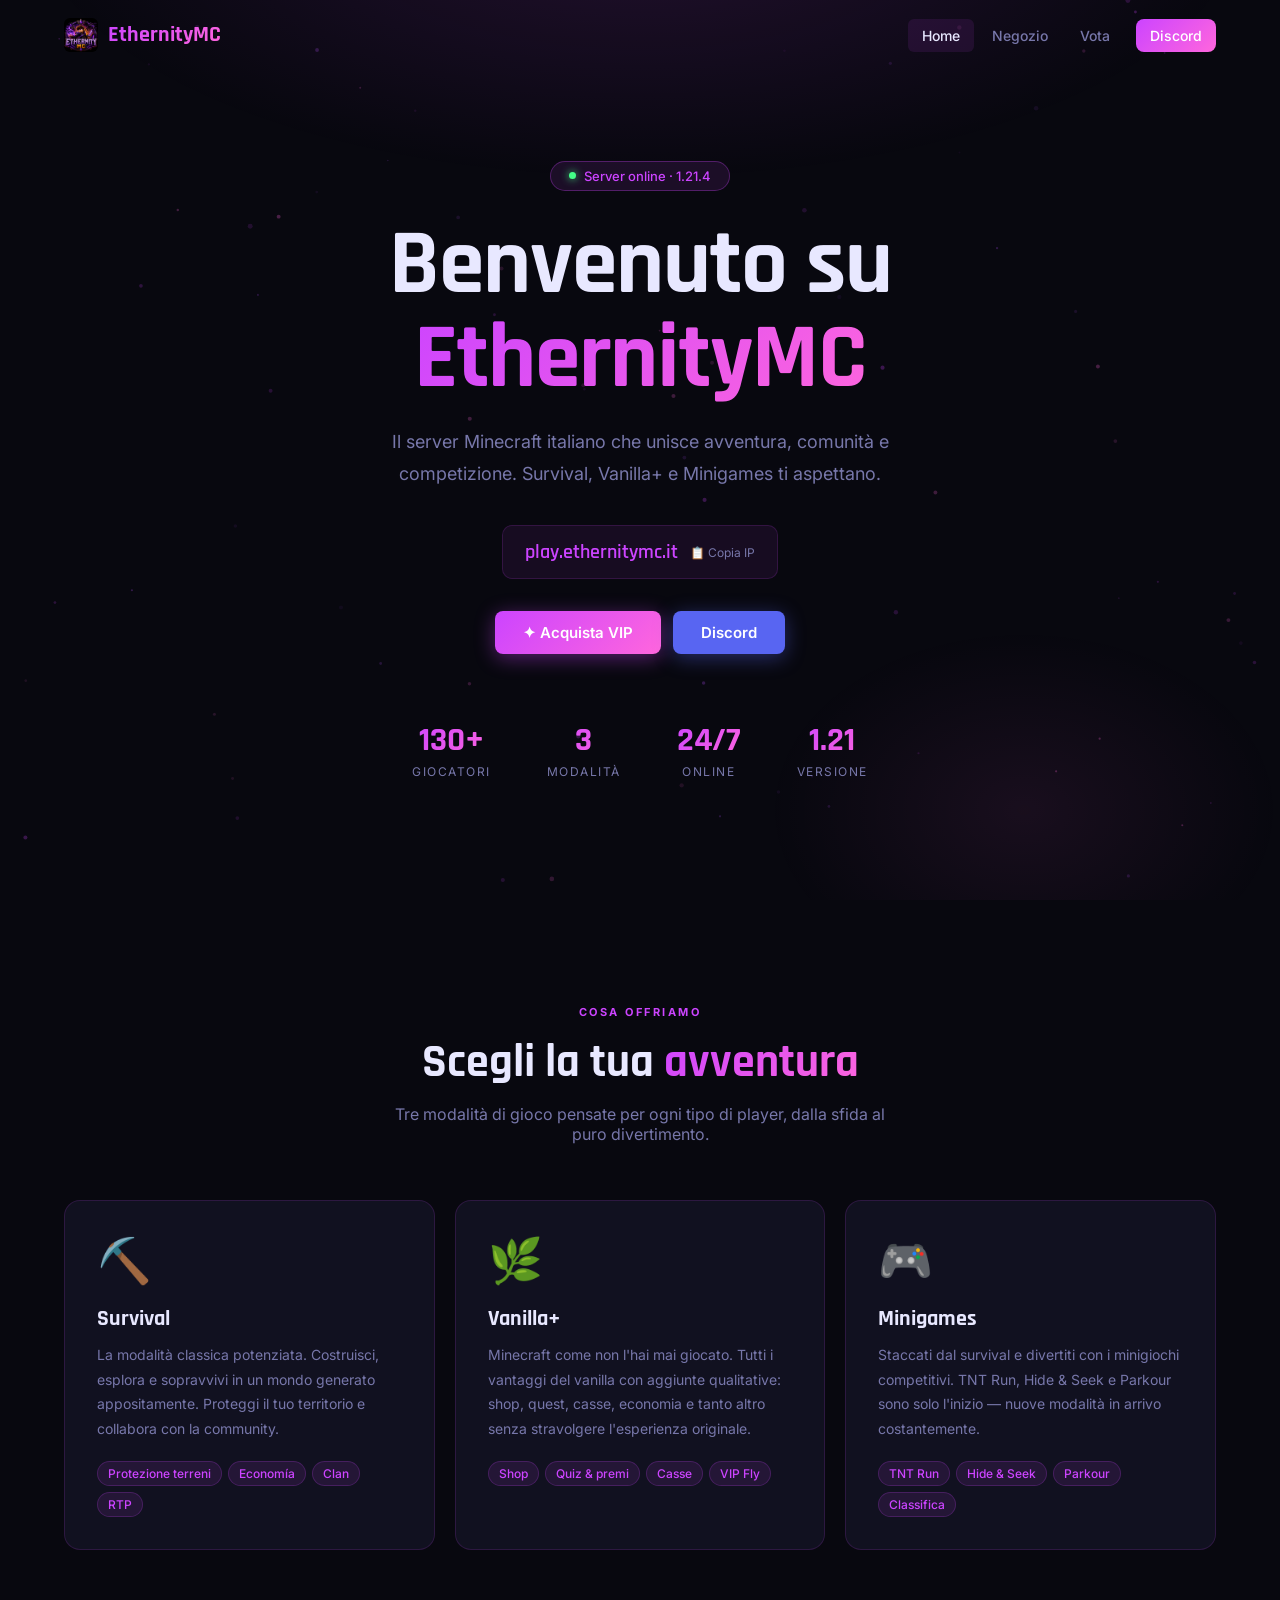
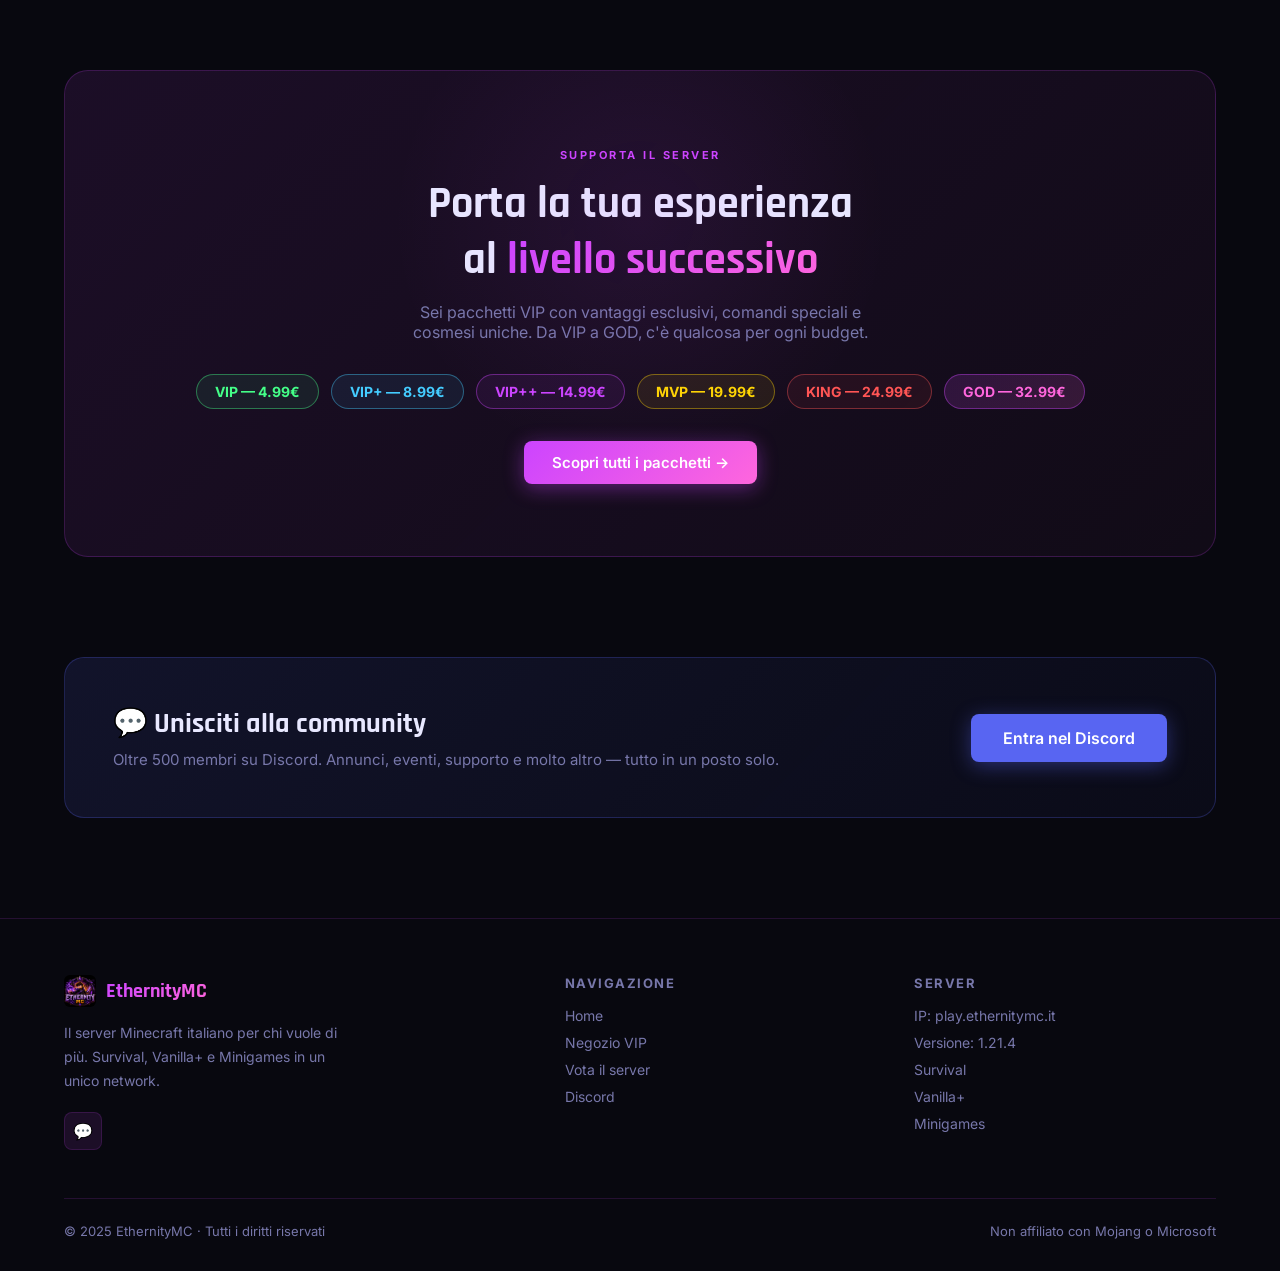
==== index.html @ defc2bf2 "sito EthernityMC iniziale" ====
<!DOCTYPE html>
<html lang="it">
<head>
  <meta charset="UTF-8" />
  <meta name="viewport" content="width=device-width, initial-scale=1.0" />
  <title>EthernityMC — Server Minecraft Italiano</title>
  <meta name="description" content="EthernityMC è il server Minecraft italiano con Survival, Vanilla+ e Minigames. Unisciti alla community!" />
  <link rel="icon" type="image/png" href="assets/img/logo.png" />
  <link rel="stylesheet" href="assets/css/style.css" />
</head>
<body>

<canvas id="particles"></canvas>

<!-- NAV -->
<nav id="navbar">
  <div class="nav-inner">
    <a href="index.html" class="nav-logo">
      <img src="assets/img/logo.png" alt="EthernityMC" />
      <span>EthernityMC</span>
    </a>
    <ul class="nav-links" id="navLinks">
      <li><a href="index.html" class="active">Home</a></li>
      <li><a href="negozio.html">Negozio</a></li>
      <li><a href="vota.html">Vota</a></li>
      <li><a href="https://discord.gg/ethernitymc" target="_blank" class="nav-cta">Discord</a></li>
    </ul>
    <button class="nav-menu-btn" id="menuBtn" aria-label="Menu">☰</button>
  </div>
</nav>

<!-- HERO -->
<section class="hero">
  <div class="hero-bg"></div>
  <div class="hero-content">
    <div class="hero-badge">
      <span class="pulse-dot"></span>
      Server online · 1.21.4
    </div>
    <h1>Benvenuto su<br><span class="gradient-text">EthernityMC</span></h1>
    <p>Il server Minecraft italiano che unisce avventura, comunità e competizione. Survival, Vanilla+ e Minigames ti aspettano.</p>
    <div class="hero-ip" id="copyIP" title="Clicca per copiare">
      <span>play.ethernitymc.it</span>
      <span class="copy-hint" id="copyHint">📋 Copia IP</span>
    </div>
    <div class="hero-buttons">
      <a href="negozio.html" class="btn btn-primary">✦ Acquista VIP</a>
      <a href="https://discord.gg/ethernitymc" target="_blank" class="btn btn-discord">Discord</a>
    </div>
    <div class="hero-stats">
      <div class="stat">
        <div class="stat-value" id="c-players">130+</div>
        <div class="stat-label">Giocatori</div>
      </div>
      <div class="stat">
        <div class="stat-value">3</div>
        <div class="stat-label">Modalità</div>
      </div>
      <div class="stat">
        <div class="stat-value">24/7</div>
        <div class="stat-label">Online</div>
      </div>
      <div class="stat">
        <div class="stat-value">1.21</div>
        <div class="stat-label">Versione</div>
      </div>
    </div>
  </div>
</section>

<!-- MODALITÀ -->
<section class="modes">
  <div class="container">
    <div class="section-header">
      <span class="section-tag">Cosa offriamo</span>
      <h2>Scegli la tua <span class="gradient-text">avventura</span></h2>
      <p>Tre modalità di gioco pensate per ogni tipo di player, dalla sfida al puro divertimento.</p>
    </div>
    <div class="modes-grid">

      <div class="mode-card">
        <div class="mode-icon">⛏️</div>
        <h3>Survival</h3>
        <p>La modalità classica potenziata. Costruisci, esplora e sopravvivi in un mondo generato appositamente. Proteggi il tuo territorio e collabora con la community.</p>
        <div class="mode-tags">
          <span class="tag">Protezione terreni</span>
          <span class="tag">Economía</span>
          <span class="tag">Clan</span>
          <span class="tag">RTP</span>
        </div>
      </div>

      <div class="mode-card">
        <div class="mode-icon">🌿</div>
        <h3>Vanilla+</h3>
        <p>Minecraft come non l'hai mai giocato. Tutti i vantaggi del vanilla con aggiunte qualitative: shop, quest, casse, economia e tanto altro senza stravolgere l'esperienza originale.</p>
        <div class="mode-tags">
          <span class="tag">Shop</span>
          <span class="tag">Quiz & premi</span>
          <span class="tag">Casse</span>
          <span class="tag">VIP Fly</span>
        </div>
      </div>

      <div class="mode-card">
        <div class="mode-icon">🎮</div>
        <h3>Minigames</h3>
        <p>Staccati dal survival e divertiti con i minigiochi competitivi. TNT Run, Hide & Seek e Parkour sono solo l'inizio — nuove modalità in arrivo costantemente.</p>
        <div class="mode-tags">
          <span class="tag">TNT Run</span>
          <span class="tag">Hide & Seek</span>
          <span class="tag">Parkour</span>
          <span class="tag">Classifica</span>
        </div>
      </div>

    </div>
  </div>
</section>

<!-- VIP TEASER -->
<section class="vip-teaser">
  <div class="container">
    <div class="vip-teaser-inner">
      <span class="section-tag">Supporta il server</span>
      <h2>Porta la tua esperienza<br>al <span class="gradient-text">livello successivo</span></h2>
      <p>Sei pacchetti VIP con vantaggi esclusivi, comandi speciali e cosmesi uniche. Da VIP a GOD, c'è qualcosa per ogni budget.</p>
      <div class="vip-preview">
        <span class="rank-pill" style="color:#44FF88;border-color:rgba(68,255,136,0.4);background:rgba(68,255,136,0.08)">VIP — 4.99€</span>
        <span class="rank-pill" style="color:#44CCFF;border-color:rgba(68,204,255,0.4);background:rgba(68,204,255,0.08)">VIP+ — 8.99€</span>
        <span class="rank-pill" style="color:#CC44FF;border-color:rgba(204,68,255,0.4);background:rgba(204,68,255,0.08)">VIP++ — 14.99€</span>
        <span class="rank-pill" style="color:#FFD700;border-color:rgba(255,215,0,0.4);background:rgba(255,215,0,0.08)">MVP — 19.99€</span>
        <span class="rank-pill" style="color:#FF5555;border-color:rgba(255,85,85,0.4);background:rgba(255,85,85,0.08)">KING — 24.99€</span>
        <span class="rank-pill" style="background:linear-gradient(135deg,rgba(204,68,255,0.15),rgba(255,102,221,0.15));border-color:rgba(204,68,255,0.4);color:#FF66DD">GOD — 32.99€</span>
      </div>
      <a href="negozio.html" class="btn btn-primary">Scopri tutti i pacchetti →</a>
    </div>
  </div>
</section>

<!-- DISCORD CTA -->
<section class="discord-cta">
  <div class="container">
    <div class="discord-inner">
      <div>
        <h2>💬 Unisciti alla community</h2>
        <p>Oltre 500 membri su Discord. Annunci, eventi, supporto e molto altro — tutto in un posto solo.</p>
      </div>
      <a href="https://discord.gg/ethernitymc" target="_blank" class="btn btn-discord" style="font-size:16px;padding:14px 32px;">
        Entra nel Discord
      </a>
    </div>
  </div>
</section>

<!-- FOOTER -->
<footer>
  <div class="container">
    <div class="footer-grid">
      <div>
        <a href="index.html" class="footer-logo">
          <img src="assets/img/logo.png" alt="EthernityMC" />
          <span>EthernityMC</span>
        </a>
        <p class="footer-desc">Il server Minecraft italiano per chi vuole di più. Survival, Vanilla+ e Minigames in un unico network.</p>
        <div class="footer-socials">
          <a href="https://discord.gg/ethernitymc" target="_blank" class="social-btn" title="Discord">💬</a>
        </div>
      </div>
      <div class="footer-col">
        <h4>Navigazione</h4>
        <a href="index.html">Home</a>
        <a href="negozio.html">Negozio VIP</a>
        <a href="vota.html">Vota il server</a>
        <a href="https://discord.gg/ethernitymc" target="_blank">Discord</a>
      </div>
      <div class="footer-col">
        <h4>Server</h4>
        <a href="#">IP: play.ethernitymc.it</a>
        <a href="#">Versione: 1.21.4</a>
        <a href="#">Survival</a>
        <a href="#">Vanilla+</a>
        <a href="#">Minigames</a>
      </div>
    </div>
    <div class="footer-bottom">
      <p>© 2025 EthernityMC · Tutti i diritti riservati</p>
      <p>Non affiliato con Mojang o Microsoft</p>
    </div>
  </div>
</footer>

<script src="assets/js/main.js"></script>
</body>
</html>
---- assets/css/style.css ----
@import url('https://fonts.googleapis.com/css2?family=Inter:wght@300;400;500;600;700;800&family=Rajdhani:wght@500;600;700&display=swap');

:root {
  --purple: #CC44FF;
  --pink: #FF66DD;
  --dark: #08080F;
  --dark2: #0D0D1A;
  --card: #111120;
  --border: rgba(204, 68, 255, 0.15);
  --text: #E8E8FF;
  --muted: #7777AA;
  --gradient: linear-gradient(135deg, #CC44FF 0%, #FF66DD 100%);
  --glow: 0 0 40px rgba(204, 68, 255, 0.3);
}

* { margin: 0; padding: 0; box-sizing: border-box; }
html { scroll-behavior: smooth; }

body {
  background: var(--dark);
  color: var(--text);
  font-family: 'Inter', sans-serif;
  overflow-x: hidden;
}

::-webkit-scrollbar { width: 5px; }
::-webkit-scrollbar-track { background: var(--dark); }
::-webkit-scrollbar-thumb { background: var(--purple); border-radius: 3px; }

/* ── UTILITY ── */
.gradient-text {
  background: var(--gradient);
  -webkit-background-clip: text;
  -webkit-text-fill-color: transparent;
  background-clip: text;
}

.container { max-width: 1200px; margin: 0 auto; padding: 0 24px; }

.btn {
  display: inline-flex;
  align-items: center;
  gap: 8px;
  padding: 12px 28px;
  border-radius: 8px;
  font-weight: 600;
  font-size: 15px;
  text-decoration: none;
  transition: all 0.3s ease;
  cursor: pointer;
  border: none;
  font-family: 'Inter', sans-serif;
}

.btn-primary {
  background: var(--gradient);
  color: #fff;
  box-shadow: 0 4px 20px rgba(204,68,255,0.4);
}
.btn-primary:hover { transform: translateY(-2px); box-shadow: 0 8px 30px rgba(204,68,255,0.6); }

.btn-outline {
  background: transparent;
  color: var(--purple);
  border: 1.5px solid var(--purple);
}
.btn-outline:hover { background: rgba(204,68,255,0.1); transform: translateY(-2px); }

.btn-discord {
  background: #5865F2;
  color: #fff;
  box-shadow: 0 4px 20px rgba(88,101,242,0.4);
}
.btn-discord:hover { background: #4752c4; transform: translateY(-2px); }

/* ── CANVAS ── */
#particles {
  position: fixed;
  inset: 0;
  pointer-events: none;
  z-index: 0;
  opacity: 0.35;
}

/* ── NAV ── */
nav {
  position: fixed;
  top: 0; left: 0; right: 0;
  z-index: 100;
  padding: 18px 0;
  transition: all 0.3s ease;
}
nav.scrolled {
  background: rgba(8,8,15,0.92);
  backdrop-filter: blur(20px);
  border-bottom: 1px solid var(--border);
  padding: 12px 0;
}
.nav-inner {
  max-width: 1200px;
  margin: 0 auto;
  padding: 0 24px;
  display: flex;
  align-items: center;
  justify-content: space-between;
}
.nav-logo {
  display: flex;
  align-items: center;
  gap: 10px;
  text-decoration: none;
}
.nav-logo img { height: 34px; width: 34px; object-fit: contain; border-radius: 6px; }
.nav-logo span {
  font-family: 'Rajdhani', sans-serif;
  font-size: 22px;
  font-weight: 700;
  background: var(--gradient);
  -webkit-background-clip: text;
  -webkit-text-fill-color: transparent;
  background-clip: text;
}
.nav-links {
  display: flex;
  align-items: center;
  gap: 4px;
  list-style: none;
}
.nav-links a {
  color: var(--muted);
  text-decoration: none;
  font-size: 14px;
  font-weight: 500;
  padding: 8px 14px;
  border-radius: 6px;
  transition: all 0.2s;
}
.nav-links a:hover, .nav-links a.active { color: var(--text); background: rgba(204,68,255,0.1); }
.nav-links .nav-cta { background: var(--gradient); color: #fff !important; margin-left: 8px; border-radius: 8px; }
.nav-links .nav-cta:hover { opacity: 0.9; }

.nav-menu-btn { display: none; background: none; border: none; color: var(--text); cursor: pointer; font-size: 22px; }

/* ── HERO ── */
.hero {
  min-height: 100vh;
  display: flex;
  align-items: center;
  justify-content: center;
  text-align: center;
  padding: 120px 24px 80px;
  position: relative;
}
.hero-bg {
  position: absolute;
  inset: 0;
  background:
    radial-gradient(ellipse 80% 50% at 50% -10%, rgba(204,68,255,0.14) 0%, transparent 60%),
    radial-gradient(ellipse 40% 40% at 80% 90%, rgba(255,102,221,0.07) 0%, transparent 50%);
  pointer-events: none;
}
.hero-content { position: relative; z-index: 1; max-width: 820px; }

.hero-badge {
  display: inline-flex;
  align-items: center;
  gap: 8px;
  background: rgba(204,68,255,0.1);
  border: 1px solid rgba(204,68,255,0.3);
  border-radius: 100px;
  padding: 6px 18px;
  font-size: 13px;
  color: var(--purple);
  font-weight: 500;
  margin-bottom: 28px;
}
.pulse-dot {
  width: 7px; height: 7px;
  background: #44FF88;
  border-radius: 50%;
  box-shadow: 0 0 8px #44FF88;
  animation: pulse 2s infinite;
}
@keyframes pulse { 0%,100%{opacity:1} 50%{opacity:0.3} }

.hero h1 {
  font-family: 'Rajdhani', sans-serif;
  font-size: clamp(52px, 9vw, 92px);
  font-weight: 700;
  line-height: 1.02;
  letter-spacing: -1px;
  margin-bottom: 20px;
}
.hero p {
  font-size: clamp(16px, 2vw, 18px);
  color: var(--muted);
  max-width: 540px;
  margin: 0 auto 36px;
  line-height: 1.75;
}
.hero-ip {
  display: inline-flex;
  align-items: center;
  gap: 12px;
  background: rgba(204,68,255,0.08);
  border: 1px solid var(--border);
  border-radius: 10px;
  padding: 13px 22px;
  font-family: 'Rajdhani', sans-serif;
  font-size: 20px;
  font-weight: 600;
  color: var(--purple);
  cursor: pointer;
  margin-bottom: 32px;
  transition: all 0.2s;
  user-select: none;
}
.hero-ip:hover { background: rgba(204,68,255,0.15); border-color: rgba(204,68,255,0.4); }
.copy-hint { font-size: 12px; color: var(--muted); font-family: 'Inter', sans-serif; font-weight: 400; }
.hero-buttons { display: flex; gap: 12px; justify-content: center; flex-wrap: wrap; margin-bottom: 64px; }

.hero-stats { display: flex; gap: 56px; justify-content: center; flex-wrap: wrap; }
.stat { text-align: center; }
.stat-value {
  font-family: 'Rajdhani', sans-serif;
  font-size: 34px;
  font-weight: 700;
  background: var(--gradient);
  -webkit-background-clip: text;
  -webkit-text-fill-color: transparent;
  background-clip: text;
}
.stat-label { font-size: 12px; color: var(--muted); text-transform: uppercase; letter-spacing: 1.5px; margin-top: 2px; }

/* ── SECTION HEADER ── */
.section-header { text-align: center; margin-bottom: 56px; }
.section-tag {
  display: inline-block;
  font-size: 11px;
  font-weight: 700;
  text-transform: uppercase;
  letter-spacing: 2.5px;
  color: var(--purple);
  margin-bottom: 14px;
}
.section-header h2 {
  font-family: 'Rajdhani', sans-serif;
  font-size: clamp(30px, 4vw, 46px);
  font-weight: 700;
  margin-bottom: 12px;
}
.section-header p { color: var(--muted); font-size: 16px; max-width: 500px; margin: 0 auto; }

/* ── MODES ── */
.modes { padding: 100px 0; }
.modes-grid { display: grid; grid-template-columns: repeat(auto-fit, minmax(300px,1fr)); gap: 20px; }
.mode-card {
  background: var(--card);
  border: 1px solid var(--border);
  border-radius: 16px;
  padding: 32px;
  transition: all 0.3s;
  position: relative;
  overflow: hidden;
}
.mode-card::after {
  content: '';
  position: absolute;
  top: 0; left: 0; right: 0;
  height: 2px;
  background: var(--gradient);
  opacity: 0;
  transition: opacity 0.3s;
}
.mode-card:hover { transform: translateY(-5px); border-color: rgba(204,68,255,0.4); box-shadow: 0 20px 60px rgba(0,0,0,0.4), 0 0 40px rgba(204,68,255,0.08); }
.mode-card:hover::after { opacity: 1; }
.mode-icon { font-size: 44px; margin-bottom: 18px; }
.mode-card h3 { font-family: 'Rajdhani', sans-serif; font-size: 22px; font-weight: 700; margin-bottom: 10px; }
.mode-card p { color: var(--muted); font-size: 14px; line-height: 1.75; margin-bottom: 20px; }
.mode-tags { display: flex; flex-wrap: wrap; gap: 6px; }
.tag {
  background: rgba(204,68,255,0.1);
  border: 1px solid rgba(204,68,255,0.2);
  color: var(--purple);
  font-size: 12px;
  font-weight: 500;
  padding: 4px 10px;
  border-radius: 100px;
}

/* ── VIP TEASER ── */
.vip-teaser { padding: 20px 0 100px; }
.vip-teaser-inner {
  background: linear-gradient(135deg, rgba(204,68,255,0.1), rgba(255,102,221,0.04));
  border: 1px solid rgba(204,68,255,0.2);
  border-radius: 24px;
  padding: 72px 48px;
  text-align: center;
  position: relative;
  overflow: hidden;
}
.vip-teaser-inner::before {
  content: '';
  position: absolute;
  top: -100px; left: 50%;
  transform: translateX(-50%);
  width: 500px; height: 500px;
  background: radial-gradient(circle, rgba(204,68,255,0.08), transparent 70%);
  pointer-events: none;
}
.vip-teaser h2 { font-family: 'Rajdhani', sans-serif; font-size: clamp(28px,4vw,44px); font-weight: 700; margin-bottom: 14px; }
.vip-teaser p { color: var(--muted); font-size: 16px; max-width: 480px; margin: 0 auto 32px; }
.vip-preview { display: flex; gap: 12px; justify-content: center; flex-wrap: wrap; margin-bottom: 32px; }
.rank-pill {
  padding: 8px 18px;
  border-radius: 100px;
  font-weight: 700;
  font-size: 14px;
  border: 1px solid;
}

/* ── DISCORD CTA ── */
.discord-cta { padding: 0 0 100px; }
.discord-inner {
  background: linear-gradient(135deg, rgba(88,101,242,0.12), rgba(88,101,242,0.04));
  border: 1px solid rgba(88,101,242,0.25);
  border-radius: 20px;
  padding: 48px;
  display: flex;
  align-items: center;
  justify-content: space-between;
  gap: 32px;
  flex-wrap: wrap;
}
.discord-inner h2 { font-family: 'Rajdhani', sans-serif; font-size: 28px; font-weight: 700; margin-bottom: 8px; }
.discord-inner p { color: var(--muted); font-size: 15px; }

/* ── FOOTER ── */
footer {
  border-top: 1px solid var(--border);
  padding: 56px 0 32px;
  position: relative;
  z-index: 1;
}
.footer-grid {
  display: grid;
  grid-template-columns: 1.5fr 1fr 1fr;
  gap: 48px;
  margin-bottom: 48px;
}
.footer-logo { display: flex; align-items: center; gap: 10px; text-decoration: none; margin-bottom: 14px; }
.footer-logo img { height: 32px; width: 32px; object-fit: contain; border-radius: 6px; }
.footer-logo span {
  font-family: 'Rajdhani', sans-serif;
  font-size: 20px;
  font-weight: 700;
  background: var(--gradient);
  -webkit-background-clip: text;
  -webkit-text-fill-color: transparent;
  background-clip: text;
}
.footer-desc { color: var(--muted); font-size: 14px; line-height: 1.7; margin-bottom: 20px; max-width: 280px; }
.footer-socials { display: flex; gap: 10px; }
.social-btn {
  width: 38px; height: 38px;
  background: rgba(204,68,255,0.1);
  border: 1px solid var(--border);
  border-radius: 8px;
  display: flex;
  align-items: center;
  justify-content: center;
  text-decoration: none;
  font-size: 16px;
  transition: all 0.2s;
}
.social-btn:hover { background: rgba(204,68,255,0.2); border-color: rgba(204,68,255,0.4); transform: translateY(-2px); }
.footer-col h4 { font-size: 13px; font-weight: 700; text-transform: uppercase; letter-spacing: 1.5px; color: var(--muted); margin-bottom: 16px; }
.footer-col a { display: block; color: var(--muted); text-decoration: none; font-size: 14px; margin-bottom: 10px; transition: color 0.2s; }
.footer-col a:hover { color: var(--purple); }
.footer-bottom {
  border-top: 1px solid var(--border);
  padding-top: 24px;
  display: flex;
  align-items: center;
  justify-content: space-between;
  flex-wrap: wrap;
  gap: 12px;
}
.footer-bottom p { color: var(--muted); font-size: 13px; }

/* ── PAGE HERO ── */
.page-hero {
  padding: 140px 0 72px;
  text-align: center;
  position: relative;
}
.page-hero::before {
  content: '';
  position: absolute;
  inset: 0;
  background: radial-gradient(ellipse 70% 60% at 50% 0%, rgba(204,68,255,0.1) 0%, transparent 60%);
  pointer-events: none;
}
.page-hero h1 {
  position: relative;
  font-family: 'Rajdhani', sans-serif;
  font-size: clamp(36px,5vw,58px);
  font-weight: 700;
  margin-bottom: 14px;
}
.page-hero p { position: relative; color: var(--muted); font-size: 17px; max-width: 520px; margin: 0 auto; line-height: 1.7; }

/* ── SHOP ── */
.shop-section { padding: 0 0 100px; }
.shop-grid { display: grid; grid-template-columns: repeat(auto-fill, minmax(320px,1fr)); gap: 20px; margin-bottom: 48px; }

.vip-card {
  background: var(--card);
  border: 1px solid var(--border);
  border-radius: 16px;
  padding: 28px;
  display: flex;
  flex-direction: column;
  transition: all 0.3s;
  position: relative;
  overflow: hidden;
}
.vip-card.featured { border-color: rgba(204,68,255,0.45); box-shadow: 0 0 40px rgba(204,68,255,0.12); }
.vip-card:hover { transform: translateY(-5px); border-color: rgba(204,68,255,0.5); box-shadow: 0 24px 64px rgba(0,0,0,0.4), 0 0 40px rgba(204,68,255,0.1); }

.featured-badge {
  position: absolute;
  top: 0; left: 50%;
  transform: translateX(-50%);
  background: var(--gradient);
  color: #fff;
  font-size: 11px;
  font-weight: 700;
  padding: 4px 16px;
  border-radius: 0 0 10px 10px;
  text-transform: uppercase;
  letter-spacing: 0.5px;
}

.vip-header { margin-bottom: 20px; margin-top: 8px; }
.vip-rank { font-family: 'Rajdhani', sans-serif; font-size: 26px; font-weight: 700; margin-bottom: 2px; }
.vip-sub { font-size: 13px; color: var(--muted); }
.vip-price { display: flex; align-items: baseline; gap: 4px; margin: 16px 0; }
.vip-price .amount { font-size: 38px; font-weight: 800; }
.vip-price .period { font-size: 14px; color: var(--muted); }

.vip-features { list-style: none; flex: 1; margin-bottom: 24px; }
.vip-features li {
  display: flex;
  align-items: flex-start;
  gap: 10px;
  padding: 8px 0;
  font-size: 14px;
  color: var(--muted);
  border-bottom: 1px solid rgba(255,255,255,0.04);
}
.vip-features li:last-child { border-bottom: none; }
.vip-features li .check { flex-shrink: 0; margin-top: 1px; }

.vip-buy { width: 100%; justify-content: center; padding: 13px; margin-top: auto; }

.payment-box {
  background: var(--card);
  border: 1px solid var(--border);
  border-radius: 14px;
  padding: 28px 32px;
  text-align: center;
  margin-bottom: 20px;
}
.payment-box h3 { font-family: 'Rajdhani', sans-serif; font-size: 20px; margin-bottom: 8px; }
.payment-box p { color: var(--muted); font-size: 14px; margin-bottom: 20px; line-height: 1.6; }
.payment-methods { display: flex; gap: 10px; justify-content: center; flex-wrap: wrap; }
.pay-tag {
  display: flex;
  align-items: center;
  gap: 7px;
  background: rgba(255,255,255,0.05);
  border: 1px solid rgba(255,255,255,0.1);
  border-radius: 8px;
  padding: 9px 16px;
  font-size: 13px;
  font-weight: 500;
}
.pay-tag.auto { border-color: rgba(68,255,136,0.3); color: #44FF88; background: rgba(68,255,136,0.06); }

/* ── VOTE ── */
.vote-section { padding: 0 0 100px; }
.vote-reward {
  display: inline-flex;
  align-items: center;
  gap: 8px;
  background: rgba(204,68,255,0.1);
  border: 1px solid rgba(204,68,255,0.3);
  border-radius: 100px;
  padding: 8px 20px;
  font-size: 14px;
  color: var(--purple);
  font-weight: 600;
  margin-top: 20px;
}
.vote-grid { display: grid; grid-template-columns: repeat(auto-fill, minmax(250px,1fr)); gap: 16px; margin-bottom: 40px; }
.vote-card {
  background: var(--card);
  border: 1px solid var(--border);
  border-radius: 14px;
  padding: 28px 24px;
  text-align: center;
  text-decoration: none;
  color: var(--text);
  transition: all 0.3s;
  display: flex;
  flex-direction: column;
  align-items: center;
  gap: 10px;
}
.vote-card:hover { transform: translateY(-4px); border-color: rgba(204,68,255,0.4); box-shadow: 0 16px 40px rgba(0,0,0,0.3); }
.vote-num {
  width: 42px; height: 42px;
  background: rgba(204,68,255,0.1);
  border: 1px solid rgba(204,68,255,0.25);
  border-radius: 10px;
  display: flex;
  align-items: center;
  justify-content: center;
  font-weight: 700;
  font-size: 17px;
  color: var(--purple);
}
.vote-site { font-weight: 600; font-size: 15px; }
.vote-cta { font-size: 13px; color: var(--muted); }
.vote-note {
  background: rgba(204,68,255,0.06);
  border: 1px solid var(--border);
  border-radius: 12px;
  padding: 20px 24px;
  text-align: center;
  color: var(--muted);
  font-size: 14px;
  line-height: 1.7;
}

/* ── MOBILE ── */
@media (max-width: 900px) {
  .footer-grid { grid-template-columns: 1fr 1fr; }
}
@media (max-width: 640px) {
  .nav-links { display: none; }
  .nav-links.open {
    display: flex;
    flex-direction: column;
    position: fixed;
    top: 62px; left: 0; right: 0;
    background: rgba(8,8,15,0.98);
    padding: 16px;
    border-bottom: 1px solid var(--border);
    backdrop-filter: blur(20px);
    z-index: 99;
  }
  .nav-menu-btn { display: block; }
  .hero-stats { gap: 28px; }
  .discord-inner { flex-direction: column; text-align: center; }
  .footer-grid { grid-template-columns: 1fr; }
  .shop-grid, .modes-grid { grid-template-columns: 1fr; }
  .vip-teaser-inner { padding: 48px 24px; }
}
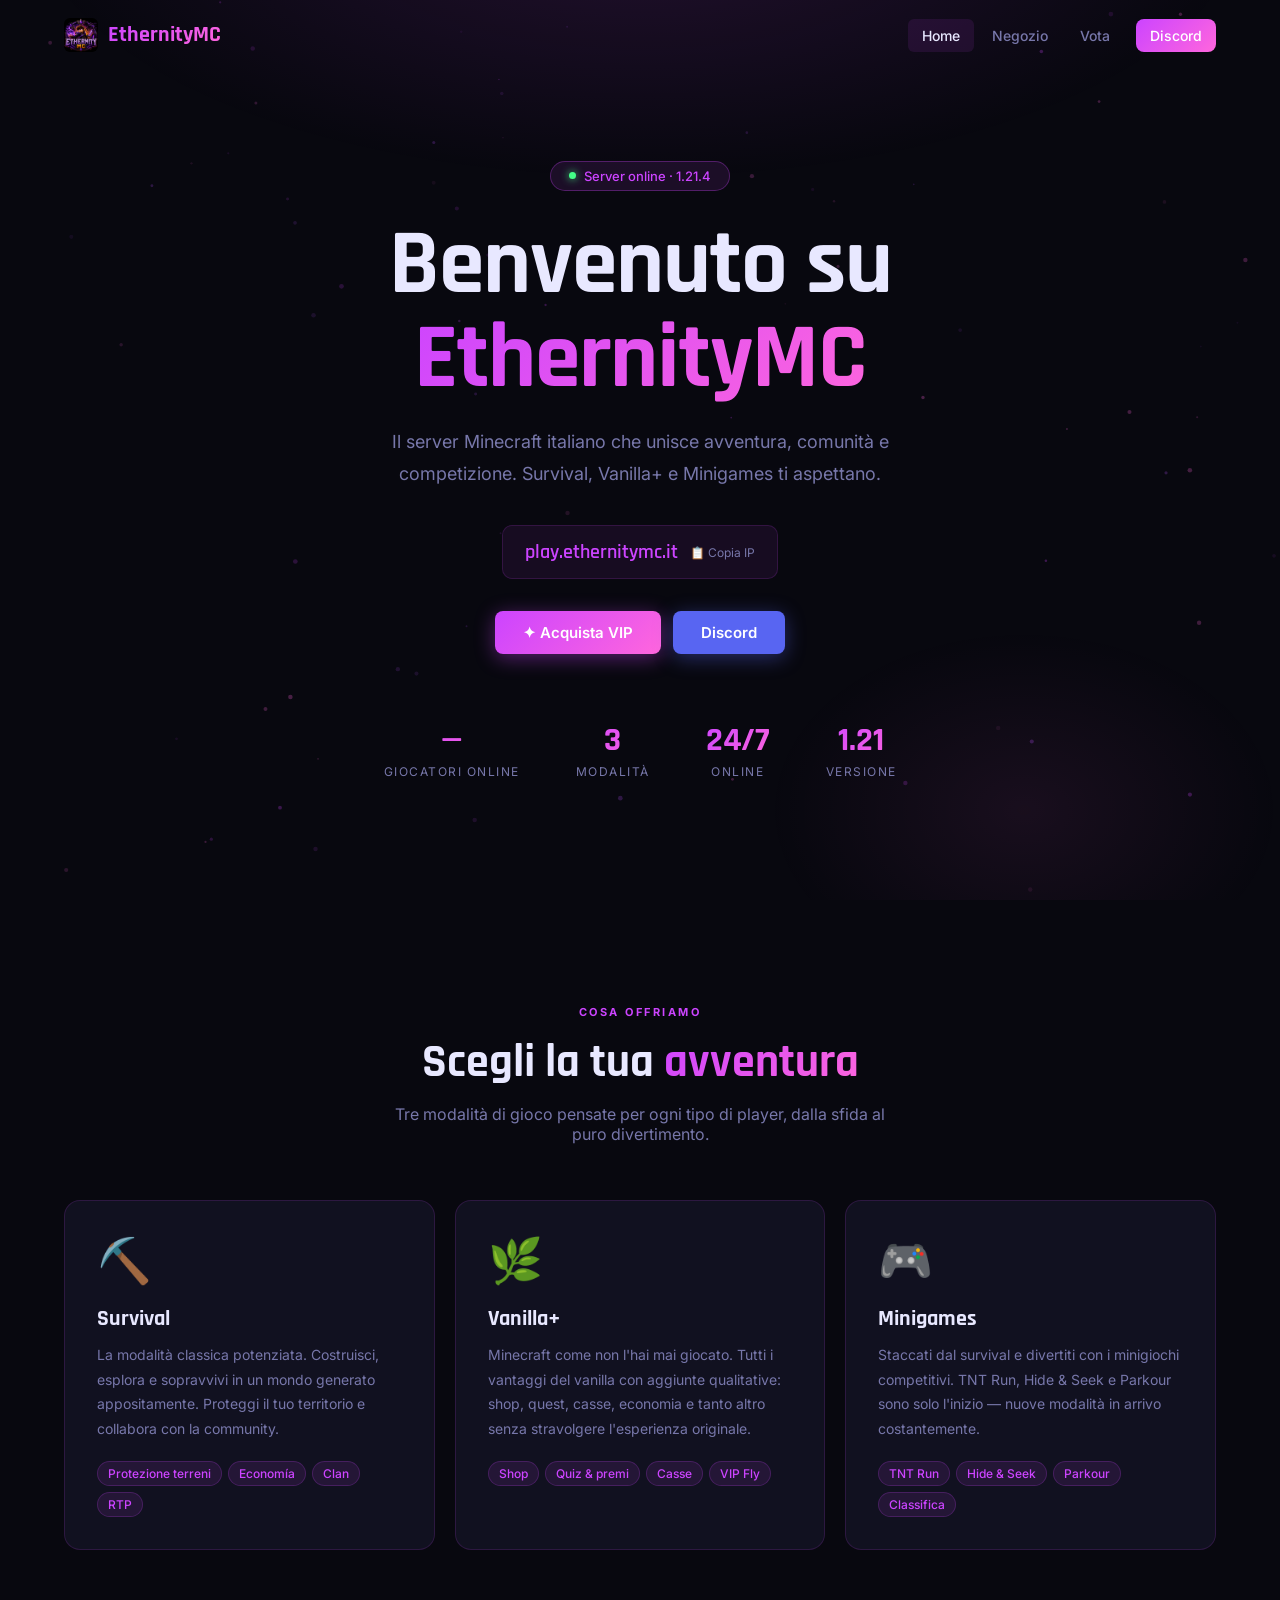
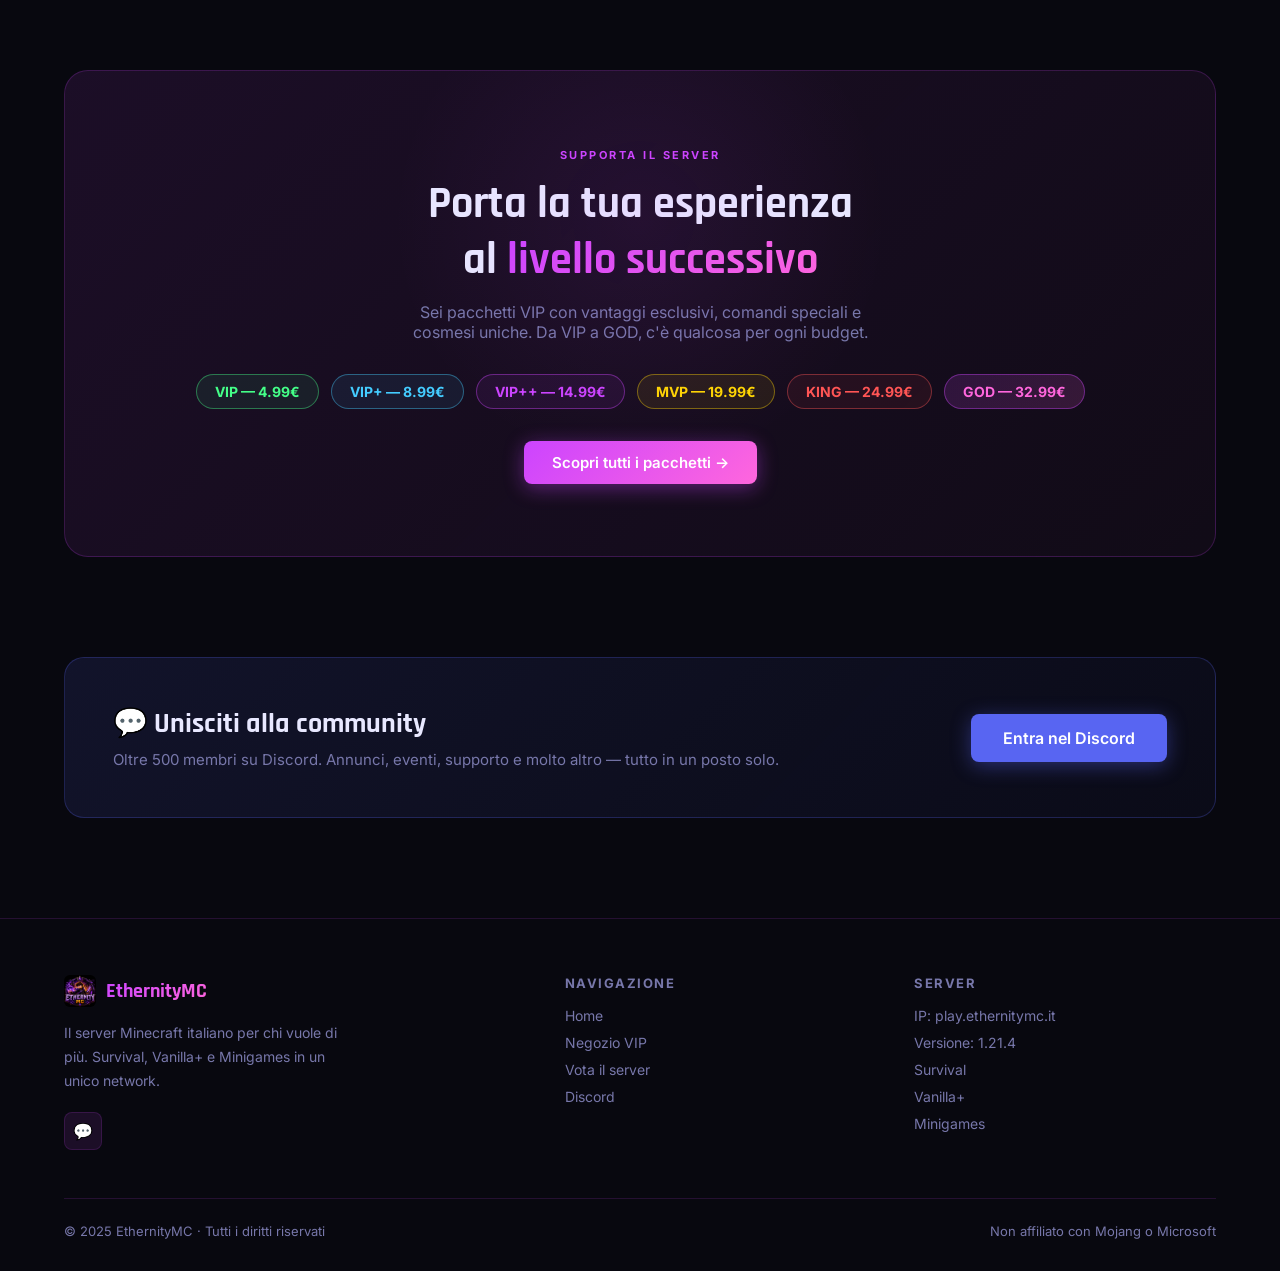
==== commit 86ed9a0a: "player count live da API" ====
--- a/index.html
+++ b/index.html
@@ -49,8 +49,8 @@
     </div>
     <div class="hero-stats">
       <div class="stat">
-        <div class="stat-value" id="c-players">130+</div>
-        <div class="stat-label">Giocatori</div>
+        <div class="stat-value" id="c-players">...</div>
+        <div class="stat-label">Giocatori online</div>
       </div>
       <div class="stat">
         <div class="stat-value">3</div>
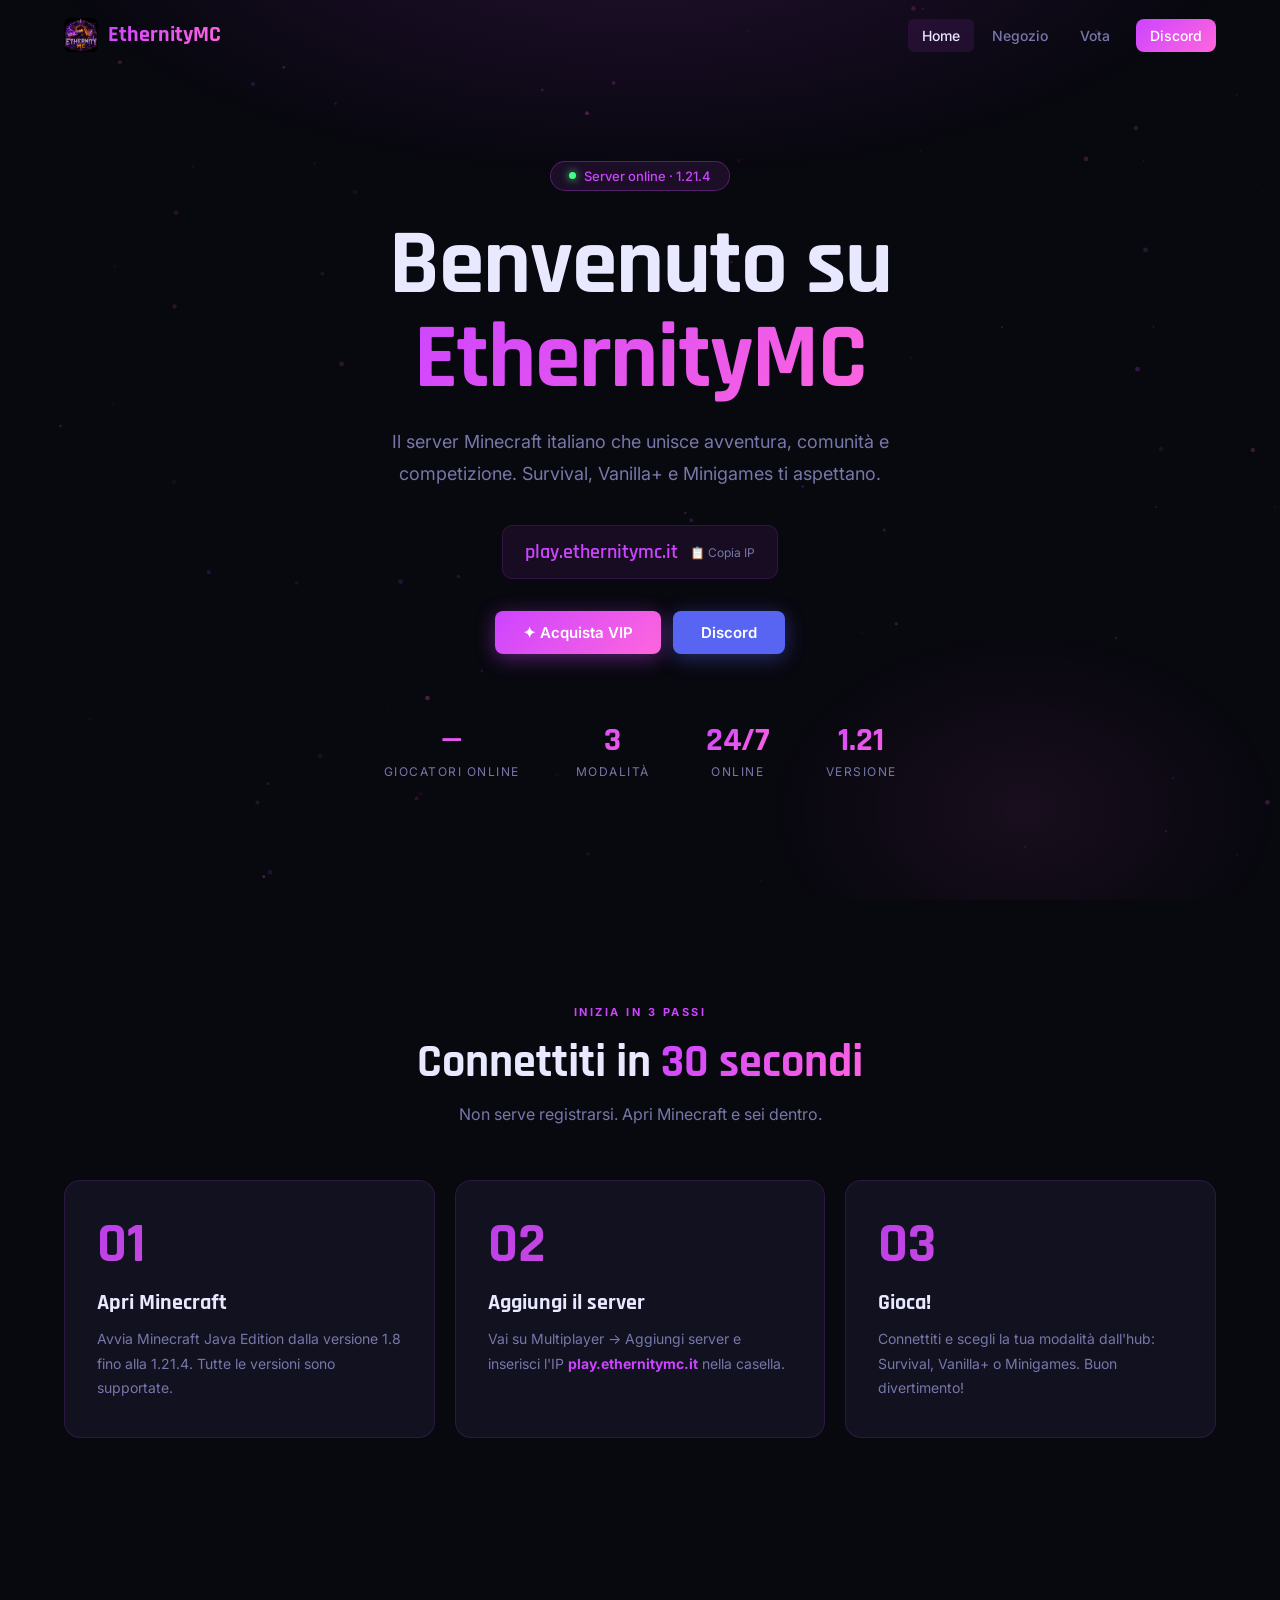
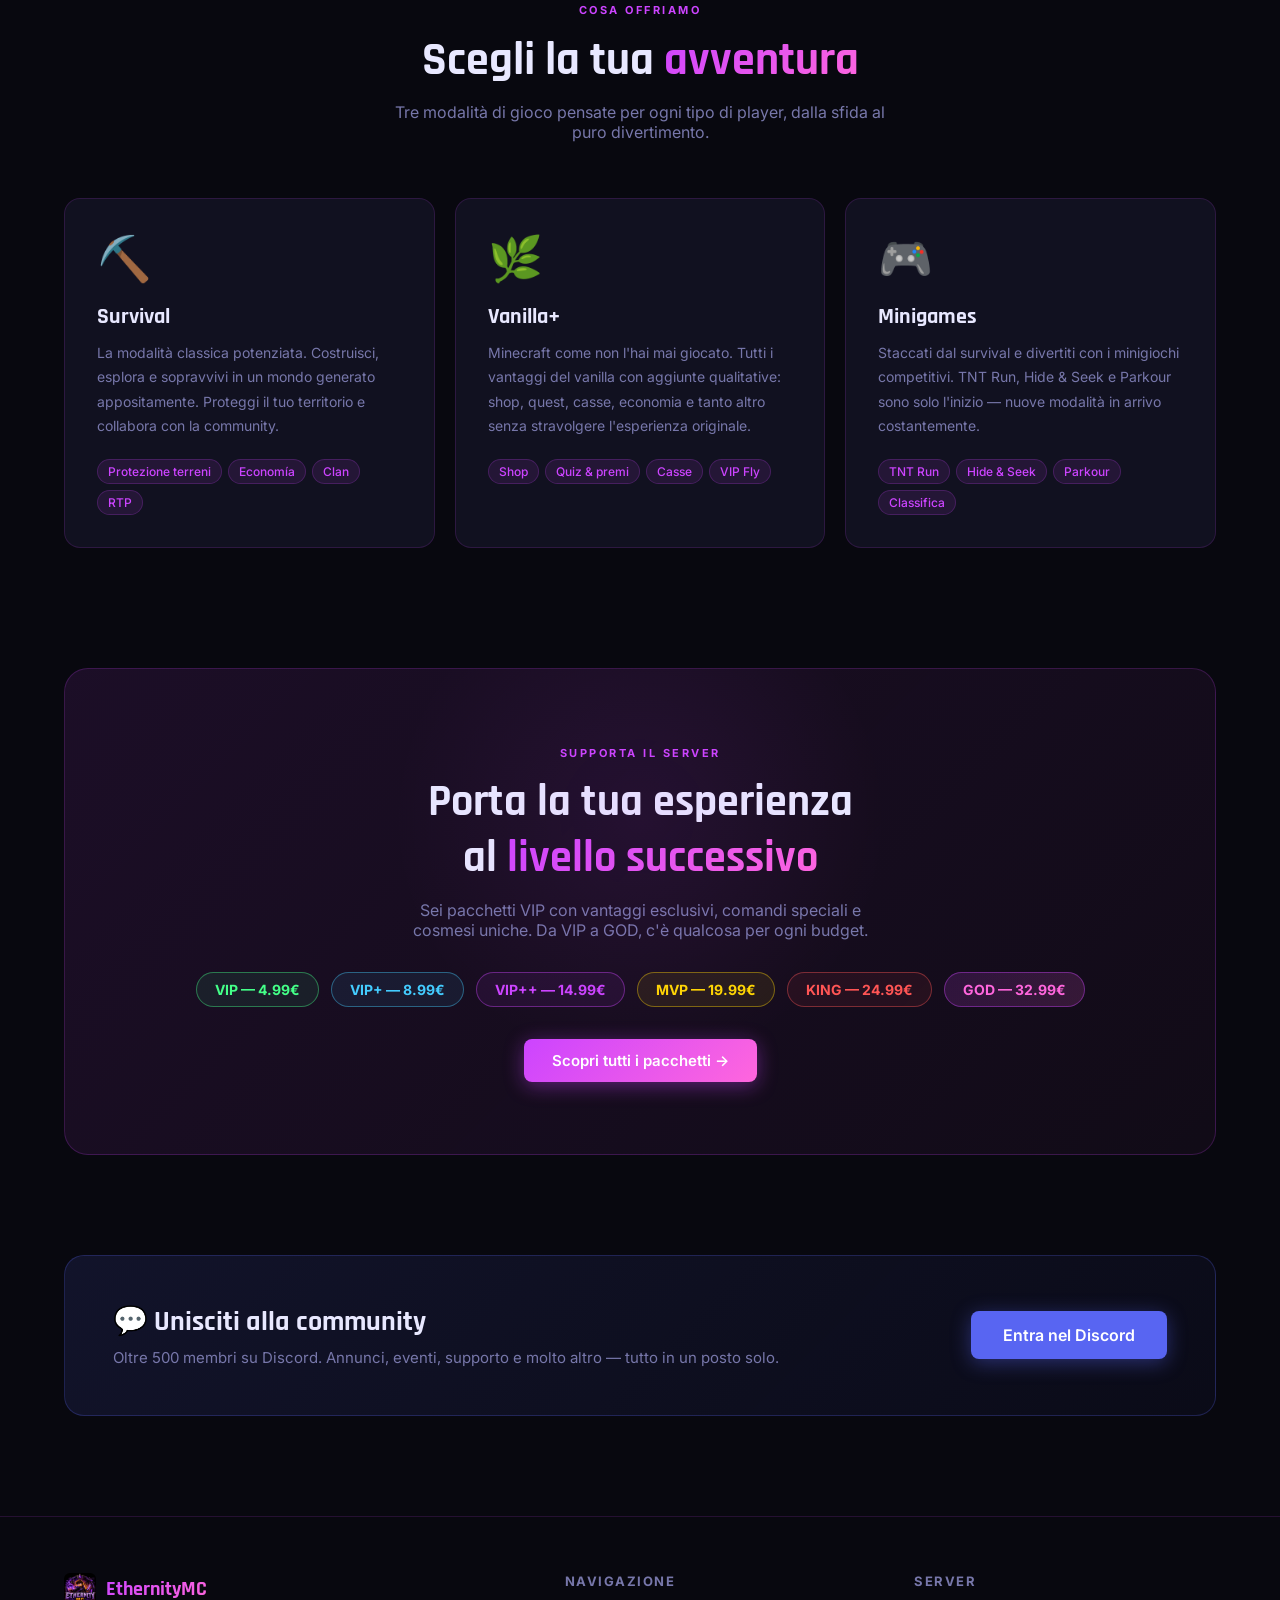
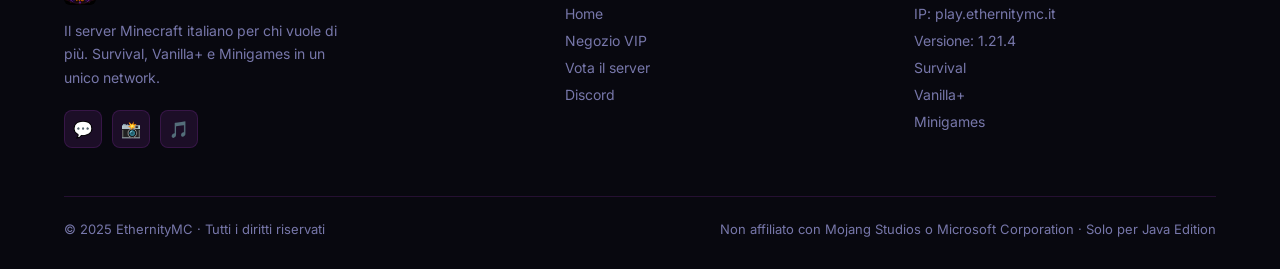
==== commit 2652484b: "Add security headers, how-to section, scroll animations" ====
--- a/index.html
+++ b/index.html
@@ -68,6 +68,34 @@
   </div>
 </section>
 
+<!-- COME INIZIARE -->
+<section class="howto">
+  <div class="container">
+    <div class="section-header">
+      <span class="section-tag">Inizia in 3 passi</span>
+      <h2>Connettiti in <span class="gradient-text">30 secondi</span></h2>
+      <p>Non serve registrarsi. Apri Minecraft e sei dentro.</p>
+    </div>
+    <div class="steps-grid">
+      <div class="step-card">
+        <div class="step-num">01</div>
+        <h3>Apri Minecraft</h3>
+        <p>Avvia Minecraft Java Edition dalla versione 1.8 fino alla 1.21.4. Tutte le versioni sono supportate.</p>
+      </div>
+      <div class="step-card">
+        <div class="step-num">02</div>
+        <h3>Aggiungi il server</h3>
+        <p>Vai su Multiplayer → Aggiungi server e inserisci l'IP <strong style="color:var(--purple)">play.ethernitymc.it</strong> nella casella.</p>
+      </div>
+      <div class="step-card">
+        <div class="step-num">03</div>
+        <h3>Gioca!</h3>
+        <p>Connettiti e scegli la tua modalità dall'hub: Survival, Vanilla+ o Minigames. Buon divertimento!</p>
+      </div>
+    </div>
+  </div>
+</section>
+
 <!-- MODALITÀ -->
 <section class="modes">
   <div class="container">
@@ -165,6 +193,8 @@
         <p class="footer-desc">Il server Minecraft italiano per chi vuole di più. Survival, Vanilla+ e Minigames in un unico network.</p>
         <div class="footer-socials">
           <a href="https://discord.gg/ethernitymc" target="_blank" class="social-btn" title="Discord">💬</a>
+          <a href="#" target="_blank" class="social-btn" title="Instagram">📸</a>
+          <a href="#" target="_blank" class="social-btn" title="TikTok">🎵</a>
         </div>
       </div>
       <div class="footer-col">
@@ -185,7 +215,7 @@
     </div>
     <div class="footer-bottom">
       <p>© 2025 EthernityMC · Tutti i diritti riservati</p>
-      <p>Non affiliato con Mojang o Microsoft</p>
+      <p>Non affiliato con Mojang Studios o Microsoft Corporation · Solo per Java Edition</p>
     </div>
   </div>
 </footer>
--- a/assets/css/style.css
+++ b/assets/css/style.css
@@ -250,6 +250,47 @@
   margin-bottom: 12px;
 }
 .section-header p { color: var(--muted); font-size: 16px; max-width: 500px; margin: 0 auto; }
+
+/* ── HOW TO ── */
+.howto { padding: 100px 0 60px; }
+.steps-grid { display: grid; grid-template-columns: repeat(auto-fit, minmax(280px,1fr)); gap: 20px; }
+.step-card {
+  background: var(--card);
+  border: 1px solid var(--border);
+  border-radius: 16px;
+  padding: 36px 32px;
+  position: relative;
+  transition: all 0.3s;
+  overflow: hidden;
+}
+.step-card::before {
+  content: '';
+  position: absolute;
+  inset: 0;
+  background: linear-gradient(135deg, rgba(204,68,255,0.05), transparent);
+  opacity: 0;
+  transition: opacity 0.3s;
+}
+.step-card:hover { transform: translateY(-5px); border-color: rgba(204,68,255,0.35); }
+.step-card:hover::before { opacity: 1; }
+.step-num {
+  font-family: 'Rajdhani', sans-serif;
+  font-size: 56px;
+  font-weight: 700;
+  background: var(--gradient);
+  -webkit-background-clip: text;
+  -webkit-text-fill-color: transparent;
+  background-clip: text;
+  line-height: 1;
+  margin-bottom: 16px;
+  opacity: 0.9;
+}
+.step-card h3 { font-family: 'Rajdhani', sans-serif; font-size: 22px; font-weight: 700; margin-bottom: 10px; }
+.step-card p { color: var(--muted); font-size: 14px; line-height: 1.75; }
+
+/* ── FADE IN ── */
+.fade-in { opacity: 0; transform: translateY(24px); transition: opacity 0.6s ease, transform 0.6s ease; }
+.fade-in.visible { opacity: 1; transform: none; }
 
 /* ── MODES ── */
 .modes { padding: 100px 0; }
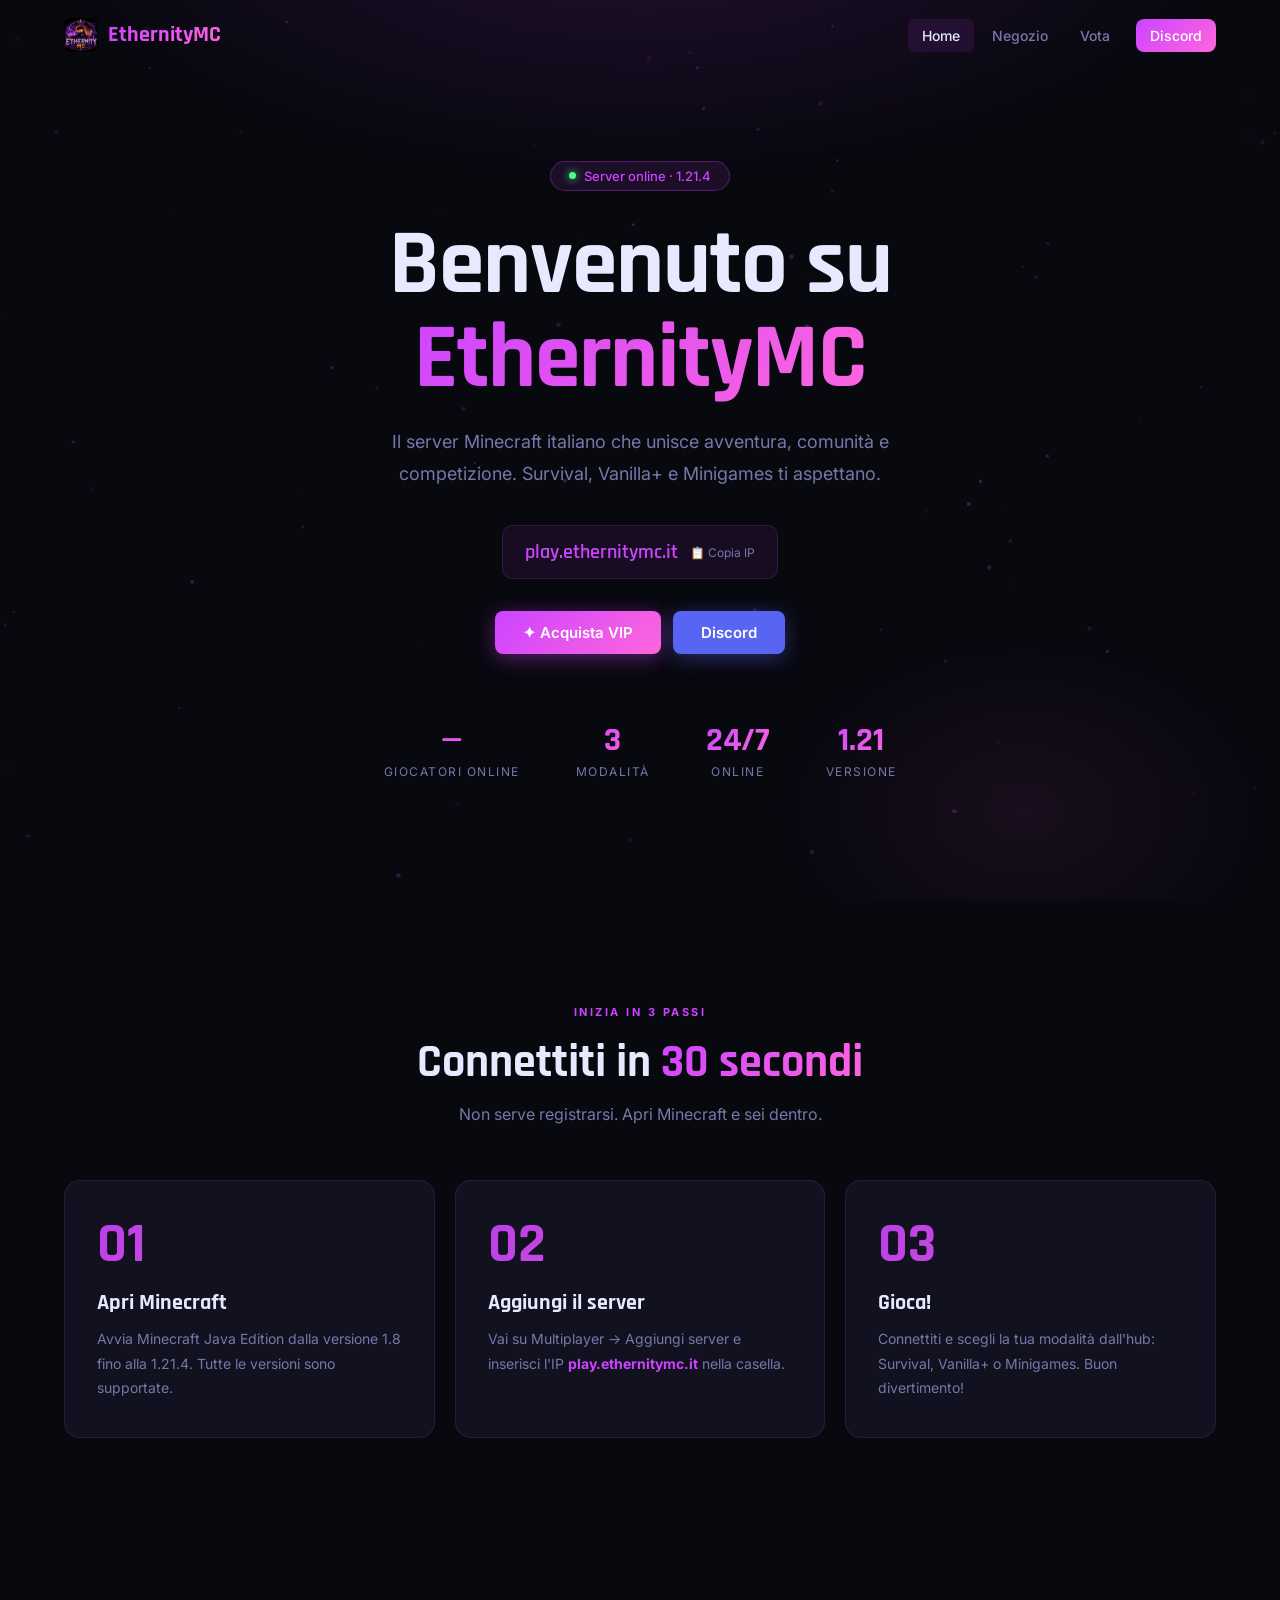
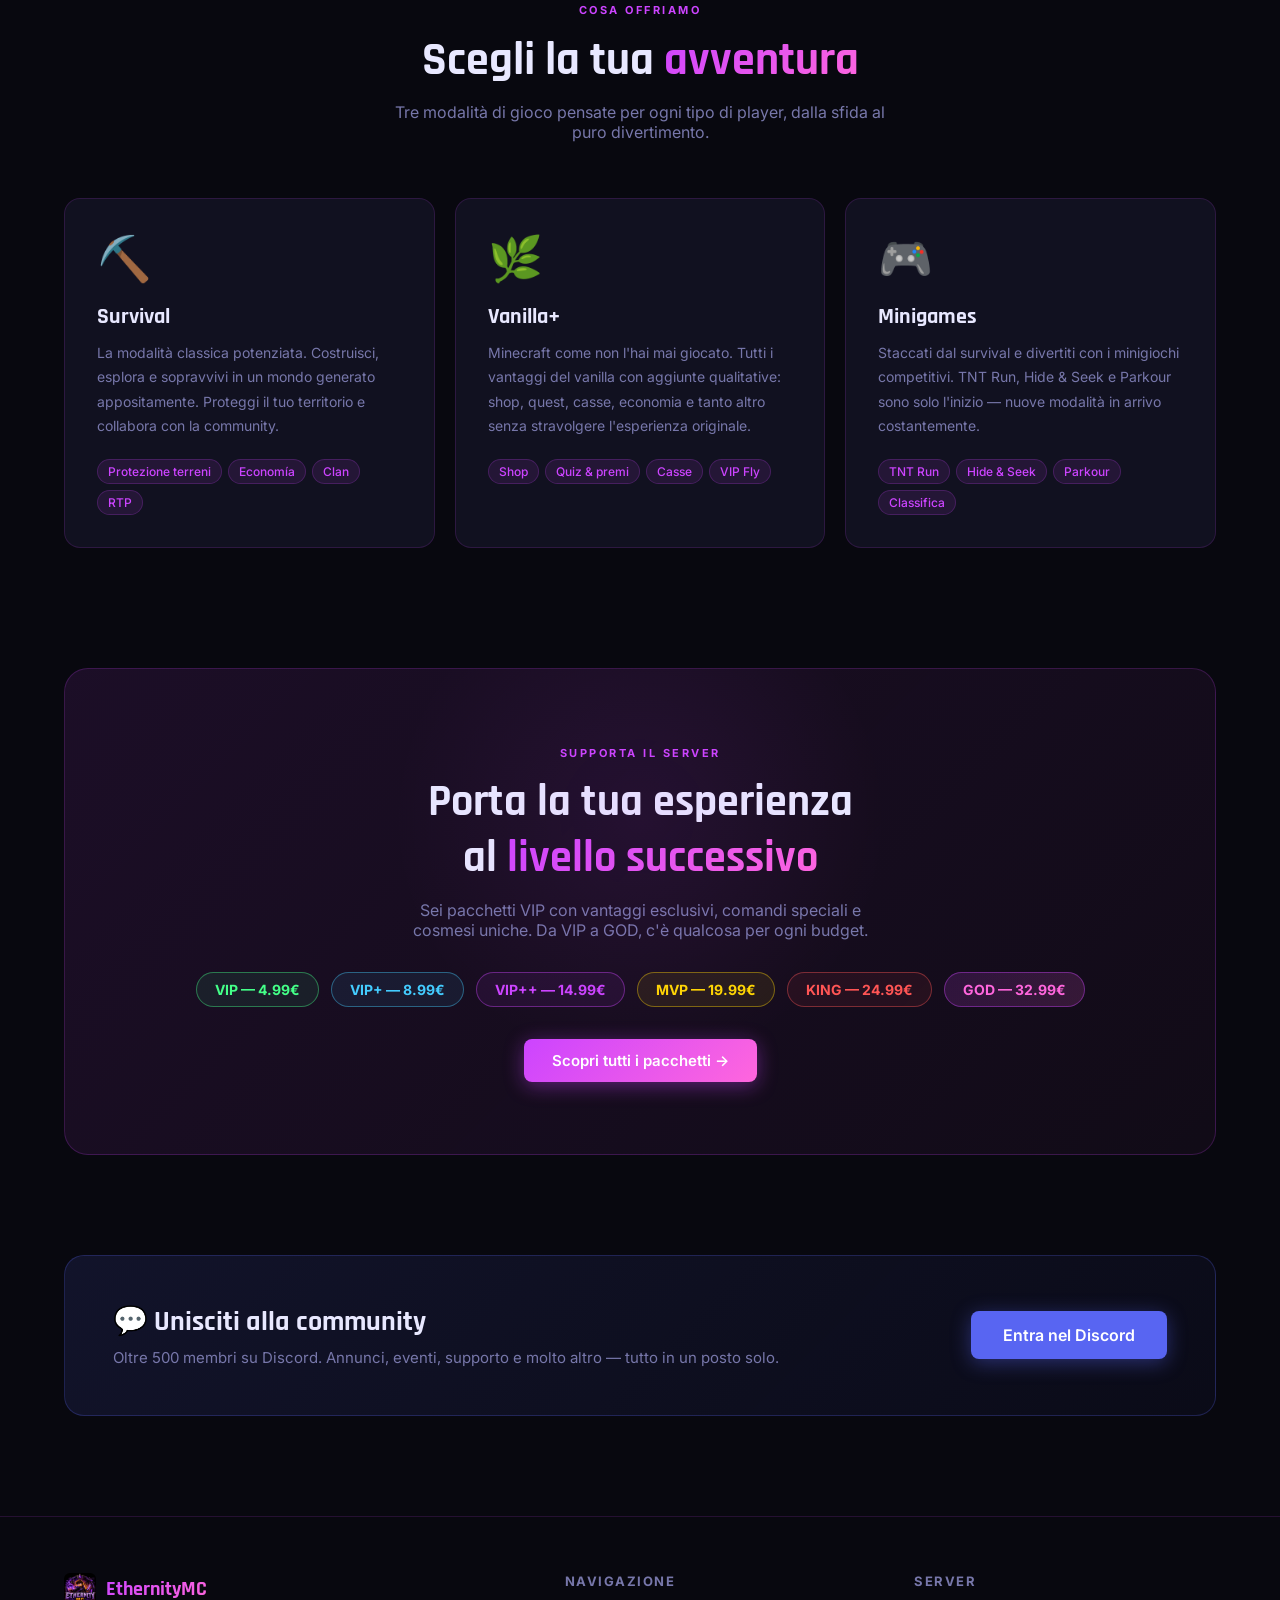
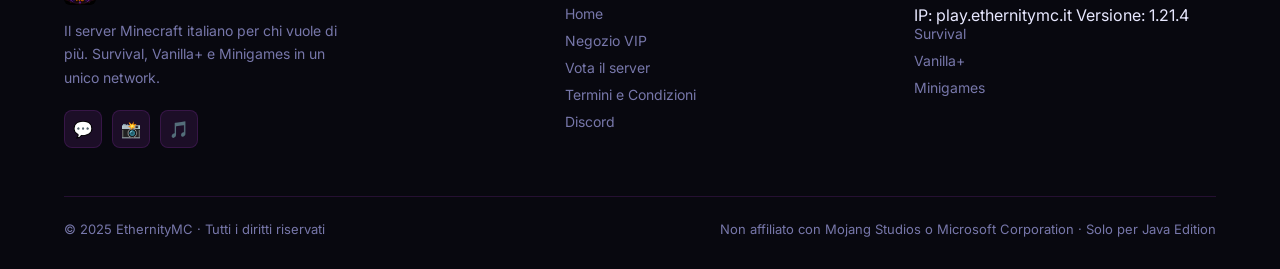
==== commit 7b51be72: "Aggiungi pagina Termini e Condizioni, link footer, fix CSP per qrcodejs" ====
--- a/index.html
+++ b/index.html
@@ -15,14 +15,14 @@
 <!-- NAV -->
 <nav id="navbar">
   <div class="nav-inner">
-    <a href="index.html" class="nav-logo">
+    <a href="/" class="nav-logo">
       <img src="assets/img/logo.png" alt="EthernityMC" />
       <span>EthernityMC</span>
     </a>
     <ul class="nav-links" id="navLinks">
-      <li><a href="index.html" class="active">Home</a></li>
-      <li><a href="negozio.html">Negozio</a></li>
-      <li><a href="vota.html">Vota</a></li>
+      <li><a href="/" class="active">Home</a></li>
+      <li><a href="/negozio">Negozio</a></li>
+      <li><a href="/vota">Vota</a></li>
       <li><a href="https://discord.gg/ethernitymc" target="_blank" class="nav-cta">Discord</a></li>
     </ul>
     <button class="nav-menu-btn" id="menuBtn" aria-label="Menu">☰</button>
@@ -44,7 +44,7 @@
       <span class="copy-hint" id="copyHint">📋 Copia IP</span>
     </div>
     <div class="hero-buttons">
-      <a href="negozio.html" class="btn btn-primary">✦ Acquista VIP</a>
+      <a href="/negozio" class="btn btn-primary">✦ Acquista VIP</a>
       <a href="https://discord.gg/ethernitymc" target="_blank" class="btn btn-discord">Discord</a>
     </div>
     <div class="hero-stats">
@@ -161,7 +161,7 @@
         <span class="rank-pill" style="color:#FF5555;border-color:rgba(255,85,85,0.4);background:rgba(255,85,85,0.08)">KING — 24.99€</span>
         <span class="rank-pill" style="background:linear-gradient(135deg,rgba(204,68,255,0.15),rgba(255,102,221,0.15));border-color:rgba(204,68,255,0.4);color:#FF66DD">GOD — 32.99€</span>
       </div>
-      <a href="negozio.html" class="btn btn-primary">Scopri tutti i pacchetti →</a>
+      <a href="/negozio" class="btn btn-primary">Scopri tutti i pacchetti →</a>
     </div>
   </div>
 </section>
@@ -186,7 +186,7 @@
   <div class="container">
     <div class="footer-grid">
       <div>
-        <a href="index.html" class="footer-logo">
+        <a href="/" class="footer-logo">
           <img src="assets/img/logo.png" alt="EthernityMC" />
           <span>EthernityMC</span>
         </a>
@@ -199,18 +199,19 @@
       </div>
       <div class="footer-col">
         <h4>Navigazione</h4>
-        <a href="index.html">Home</a>
-        <a href="negozio.html">Negozio VIP</a>
-        <a href="vota.html">Vota il server</a>
+        <a href="/">Home</a>
+        <a href="/negozio">Negozio VIP</a>
+        <a href="/vota">Vota il server</a>
+        <a href="/termini">Termini e Condizioni</a>
         <a href="https://discord.gg/ethernitymc" target="_blank">Discord</a>
       </div>
       <div class="footer-col">
         <h4>Server</h4>
-        <a href="#">IP: play.ethernitymc.it</a>
-        <a href="#">Versione: 1.21.4</a>
-        <a href="#">Survival</a>
-        <a href="#">Vanilla+</a>
-        <a href="#">Minigames</a>
+        <span>IP: play.ethernitymc.it</span>
+        <span>Versione: 1.21.4</span>
+        <a href="/#survival">Survival</a>
+        <a href="/#vanillaplus">Vanilla+</a>
+        <a href="/#minigames">Minigames</a>
       </div>
     </div>
     <div class="footer-bottom">
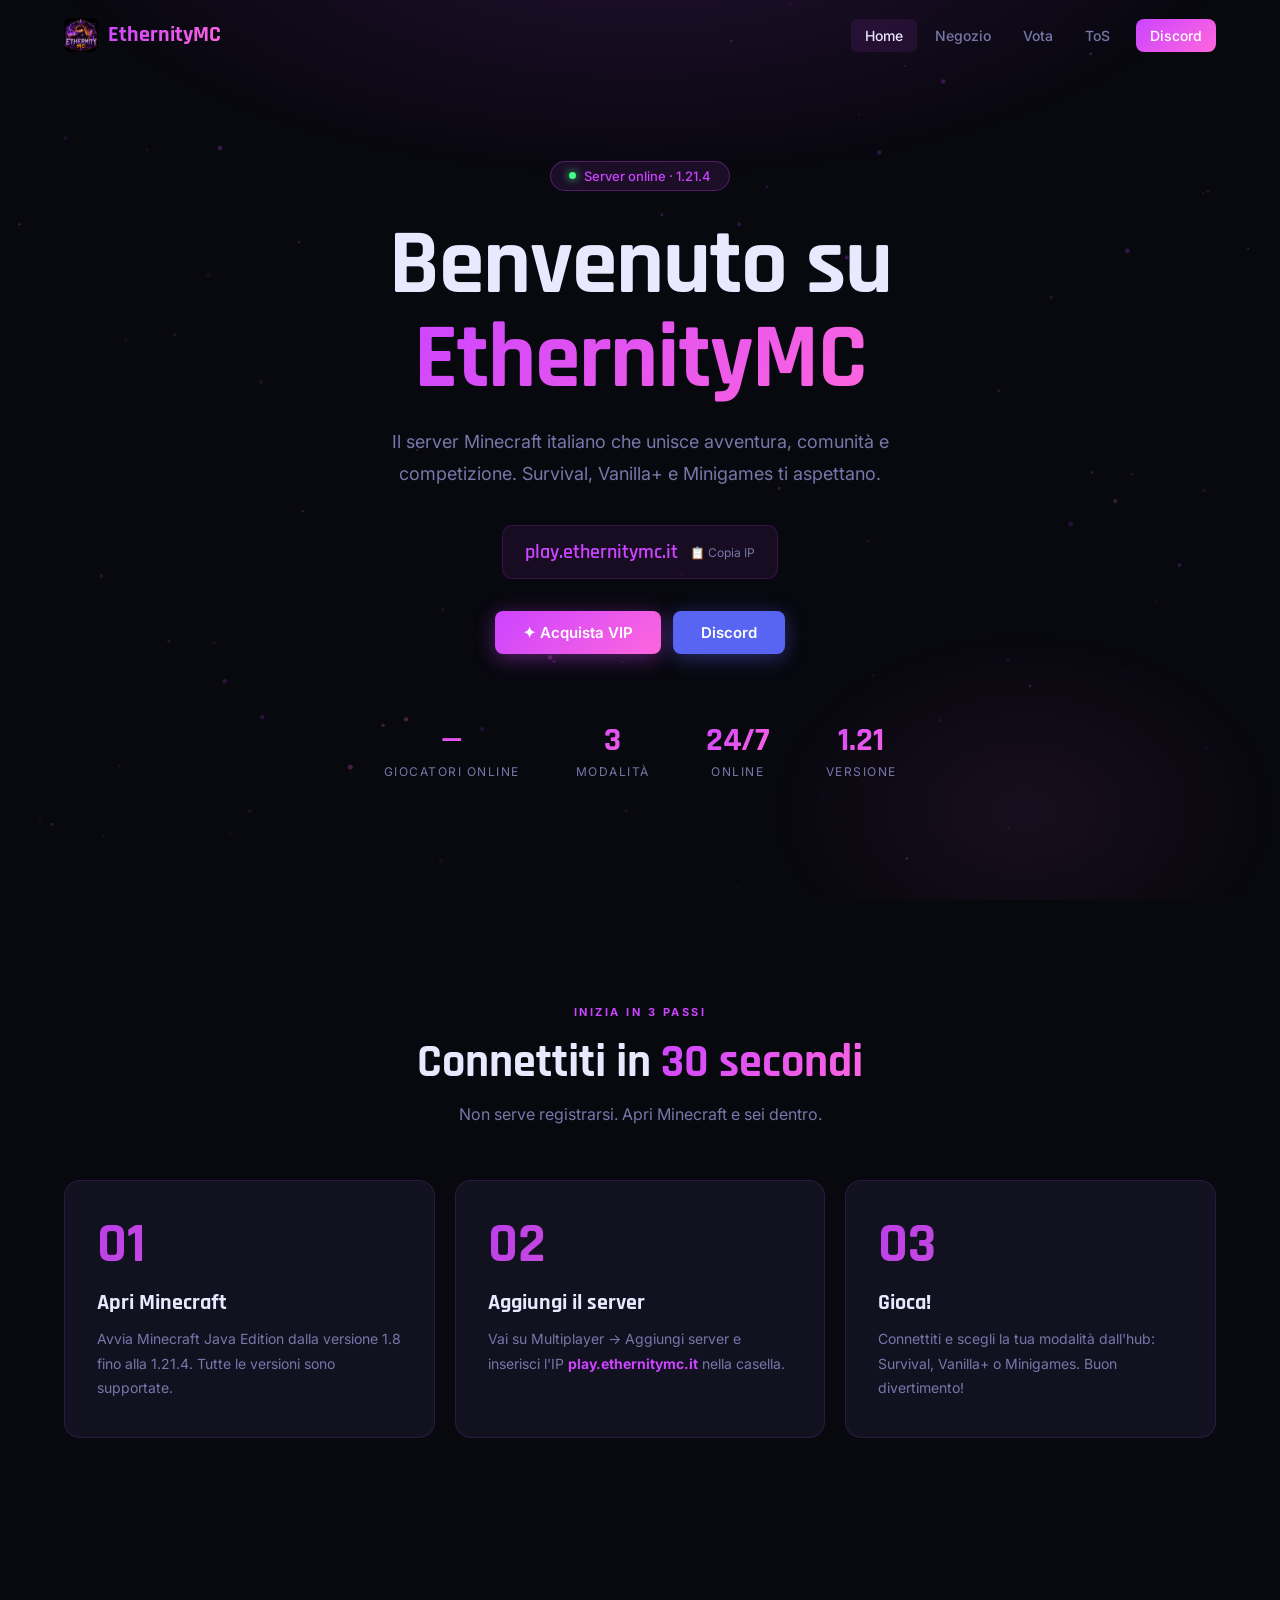
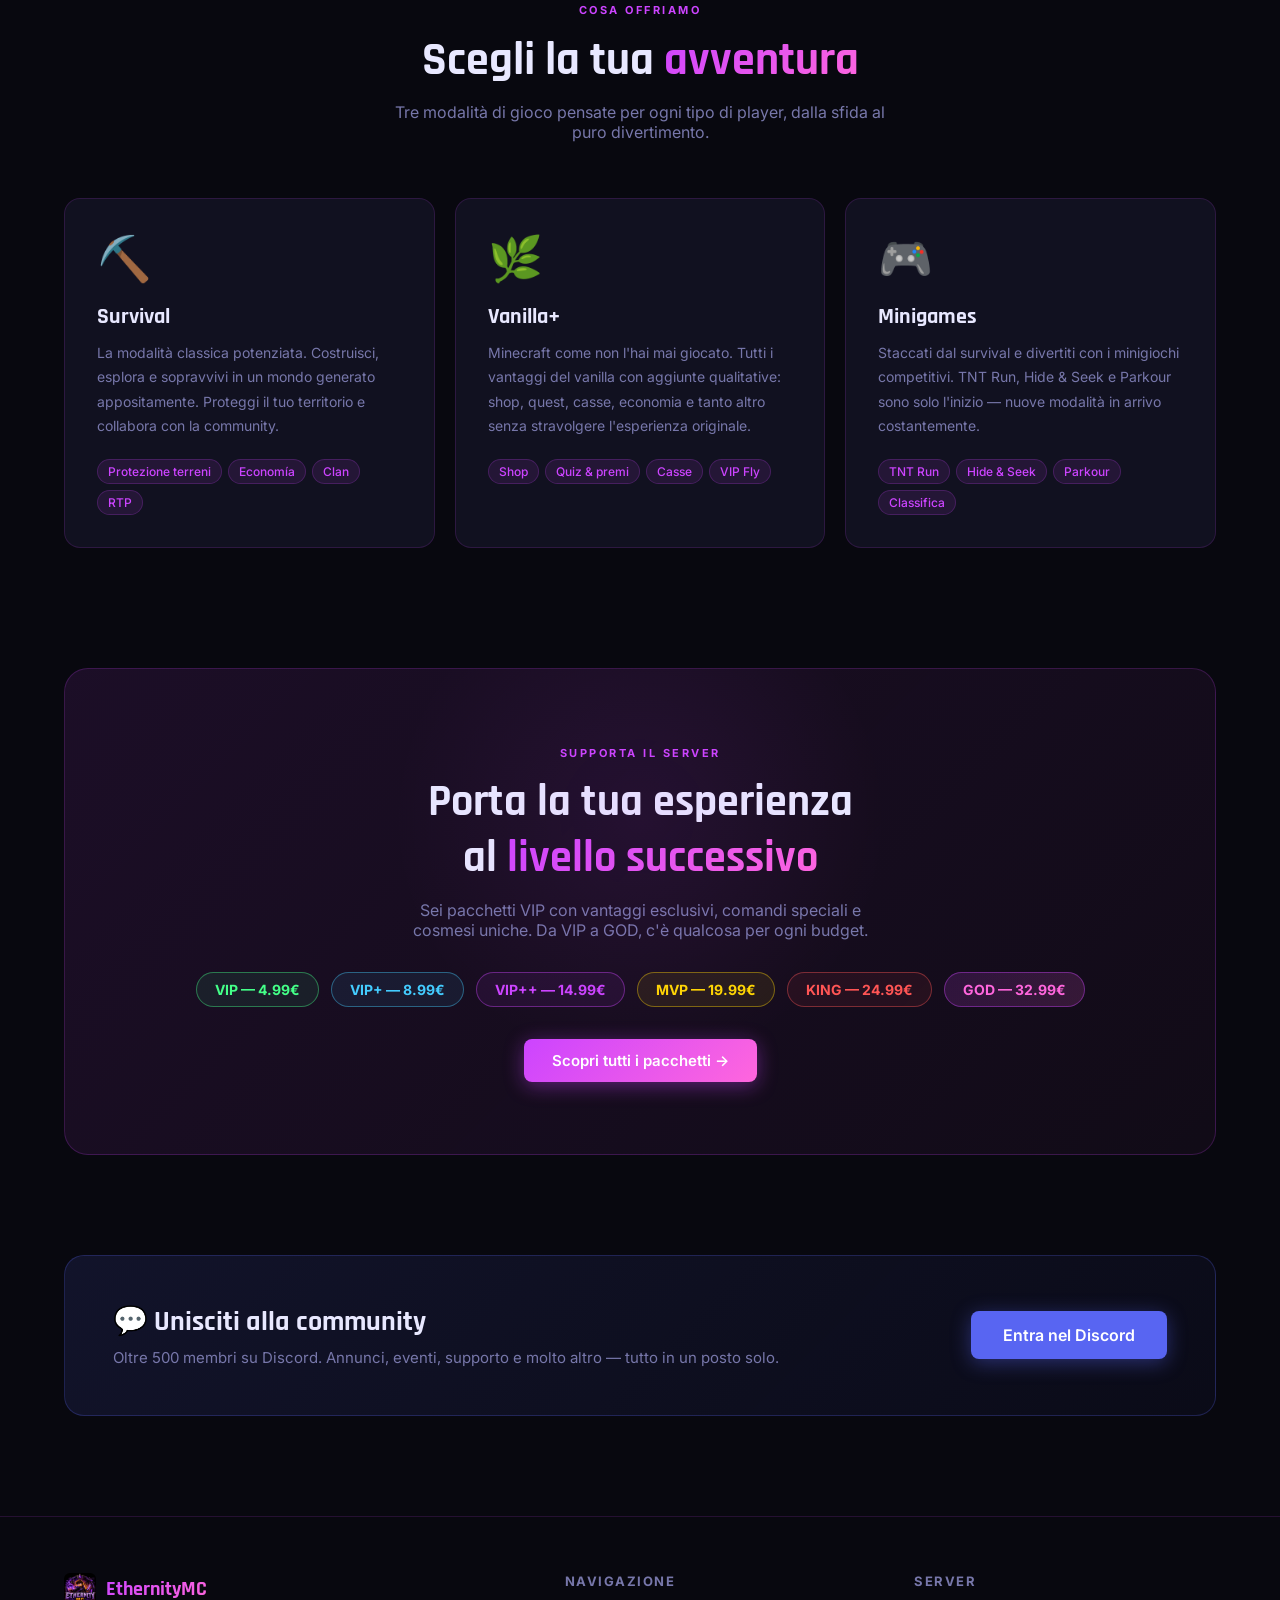
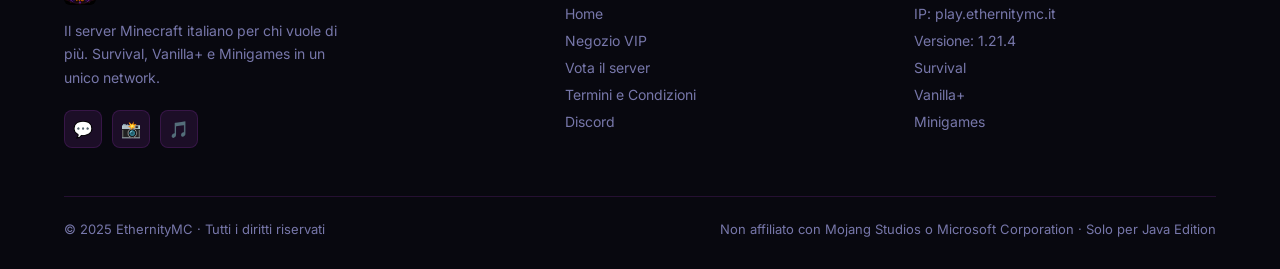
==== commit 43001a9a: "ToS in navbar su tutte le pagine, email proton.me nei termini" ====
--- a/index.html
+++ b/index.html
@@ -23,6 +23,7 @@
       <li><a href="/" class="active">Home</a></li>
       <li><a href="/negozio">Negozio</a></li>
       <li><a href="/vota">Vota</a></li>
+      <li><a href="/termini">ToS</a></li>
       <li><a href="https://discord.gg/ethernitymc" target="_blank" class="nav-cta">Discord</a></li>
     </ul>
     <button class="nav-menu-btn" id="menuBtn" aria-label="Menu">☰</button>
--- a/assets/css/style.css
+++ b/assets/css/style.css
@@ -418,6 +418,7 @@
 .footer-col h4 { font-size: 13px; font-weight: 700; text-transform: uppercase; letter-spacing: 1.5px; color: var(--muted); margin-bottom: 16px; }
 .footer-col a { display: block; color: var(--muted); text-decoration: none; font-size: 14px; margin-bottom: 10px; transition: color 0.2s; }
 .footer-col a:hover { color: var(--purple); }
+.footer-col span { display: block; color: var(--muted); font-size: 14px; margin-bottom: 10px; }
 .footer-bottom {
   border-top: 1px solid var(--border);
   padding-top: 24px;
